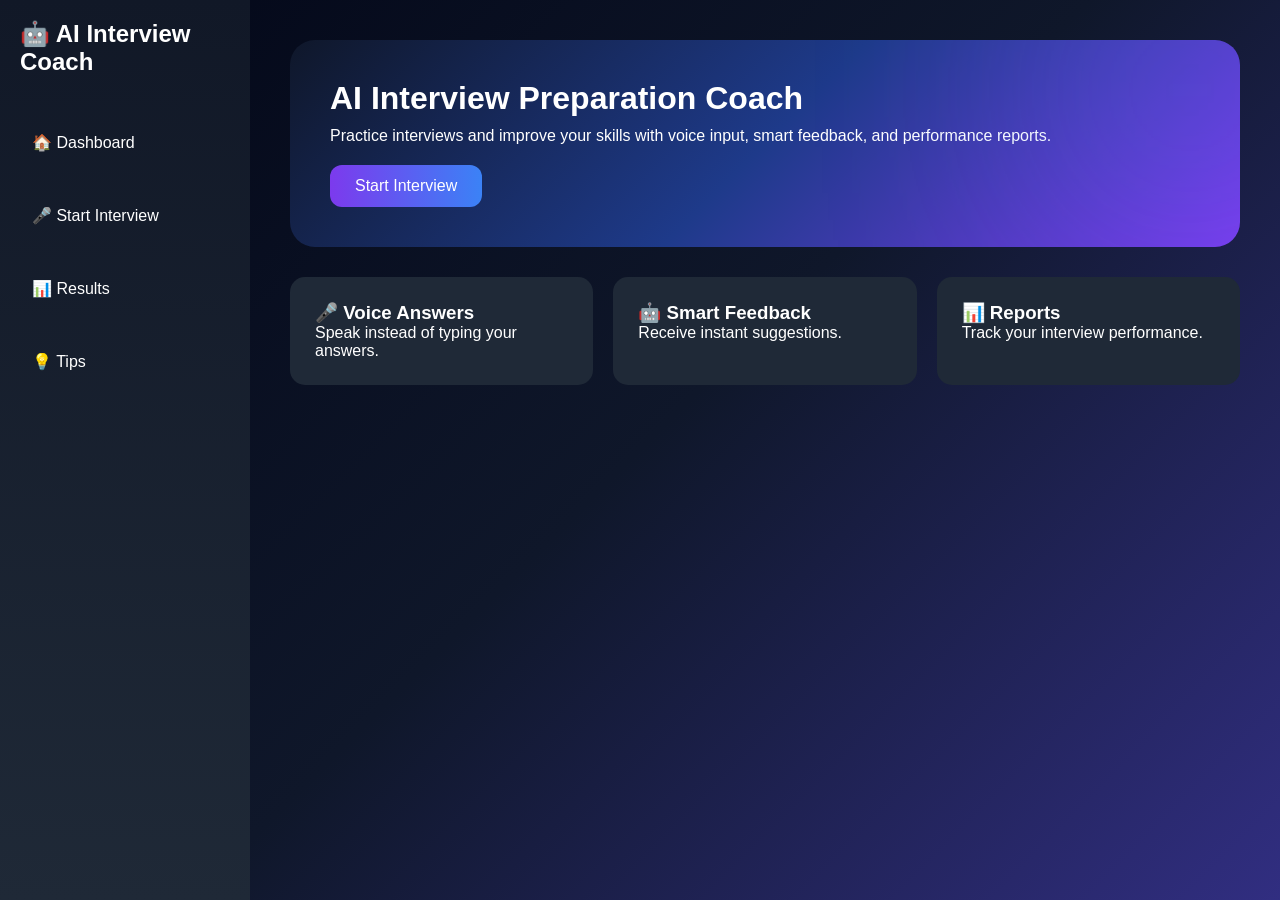
==== index.html @ 92561277 "Add files via upload" ====
<!DOCTYPE html>
<html lang="en">

<head>
    <meta charset="UTF-8">
    <meta name="viewport" content="width=device-width, initial-scale=1.0">
    <title>AI Interview Coach</title>

    <link rel="stylesheet" href="css/style.css">
</head>

<body>

    <!-- Sidebar -->
    <div class="sidebar">

        <h2>🤖 AI Interview Coach</h2>

       

        <ul>

            <li>
                <a href="index.html">
                    🏠 Dashboard
                </a>
            </li>

            <li>
                <a href="select.html">
                    🎤 Start Interview
                </a>
            </li>

            <li>
                <a href="result.html">
                    📊 Results
                </a>
            </li>

           <li>
                <a href="tips.html">
                💡 Tips
                </a>
            </li>

        </ul>
         

    </div>

    <!-- Main Content -->
    <div class="main">

        <div class="hero">

            <h1>AI Interview Preparation Coach</h1>

            <p>
                Practice interviews and improve your skills with voice input,
                smart feedback, and performance reports.
            </p>

            <button id="startBtn">
                Start Interview
            </button>

        </div>

        <div class="features">

            <div class="card">
                <h3>🎤 Voice Answers</h3>
                <p>Speak instead of typing your answers.</p>
            </div>

            <div class="card">
                <h3>🤖 Smart Feedback</h3>
                <p>Receive instant suggestions.</p>
            </div>

            <div class="card">
                <h3>📊 Reports</h3>
                <p>Track your interview performance.</p>
            </div>

        </div>

    </div>

    <!-- Scripts -->
    <script src="js/script.js"></script>
    <script src="js/theme.js"></script>

</body>

</html>
---- css/style.css ----
*{
margin:0;
padding:0;
box-sizing:border-box;
font-family:Arial,sans-serif;
}

body{
display:flex;
background:#111827;
color:white;
height:100vh;
}

.sidebar{
width:250px;
background:#1f2937;
padding:20px;
}

.sidebar h2{
margin-bottom:30px;
}

.sidebar ul{
list-style:none;
}

.sidebar li{
padding:15px 0;
cursor:pointer;
}

.main{
flex:1;
padding:40px;
}

.hero{
background:#1f2937;
padding:40px;
border-radius:20px;
}

.hero h1{
margin-bottom:10px;
}

.hero p{
margin-bottom:20px;
}

button{
padding:12px 25px;
background:#3b82f6;
border:none;
border-radius:10px;
color:white;
cursor:pointer;
font-size:16px;
}

.features{
display:grid;
grid-template-columns:repeat(3,1fr);
gap:20px;
margin-top:30px;
}

.card{
background:#1f2937;
padding:25px;
border-radius:15px;
}

.card:hover{
transform:translateY(-5px);
transition:0.3s;
}

.sidebar a{
    color:white;
    text-decoration:none;
    display:block;
    padding:12px;
}

.sidebar a:hover{
    background:#374151;
    border-radius:8px;
}
.back-btn{
    background:#374151;
    color:white;
    border:none;
    padding:8px 15px;
    border-radius:8px;
    cursor:pointer;
    font-size:14px;

    width:auto;
    display:inline-block;
}

.back-btn:hover{
    background:#374151;
}
.back-container{
    padding:15px;
}
body.light-mode{
    background:#f3f4f6;
    color:#111827;
}

body.light-mode .sidebar{
    background:#ffffff;
    color:#111827;
}

body.light-mode .card,
body.light-mode .hero,
body.light-mode .question-card,
body.light-mode .feedback,
body.light-mode .result-box,
body.light-mode .category-card{
    background:#ffffff;
    color:#111827;
    box-shadow:0 2px 10px rgba(0,0,0,0.1);
}

body.light-mode textarea{
    background:white;
    color:black;
}

body.light-mode a{
    color:#111827;
}

.theme-btn{
    width:100%;
    padding:12px;
    margin:15px 0;
    border:none;
    border-radius:10px;
    background:#6366f1;
    color:white;
    cursor:pointer;
    font-size:16px;
}

.theme-btn:hover{
    opacity:0.9;
}
body.light-mode{
    background:#f3f4f6;
    color:#111827;
}

body.light-mode .sidebar{
    background:white;
}

body.light-mode .hero,
body.light-mode .card,
body.light-mode .question-card,
body.light-mode .feedback,
body.light-mode .result-box,
body.light-mode .category-card{
    background:white;
    color:#111827;
}

body.light-mode textarea{
    background:white;
    color:black;
}
.card,
.category-card,
.stat-card,
.tip-card,
.section{

    transition: all 0.3s ease;

}

.card:hover,
.category-card:hover,
.stat-card:hover,
.tip-card:hover,
.section:hover{

    transform: translateY(-8px);

    box-shadow: 0 10px 25px rgba(59,130,246,0.3);

}
.sidebar a{

    transition: all 0.3s ease;

}

.sidebar a:hover{

    padding-left:20px;

    color:#60a5fa;

}
button{

    transition: all 0.3s ease;

}

button:hover{

    transform: scale(1.05);

    box-shadow: 0 8px 20px rgba(59,130,246,0.4);

}
.hero{

    animation: slideUp 1s ease;
   
}

@keyframes slideUp{

    from{

        opacity:0;

        transform:translateY(50px);

    }

    to{

        opacity:1;

        transform:translateY(0);

    }

}
.progress-bar{

    height:100%;

    background:#3b82f6;

    border-radius:20px;

    transition: width 0.5s ease;

}
button{

    background:
    linear-gradient(
    135deg,
    #6366f1,
    #3b82f6
    );

}
.sidebar h2{

    animation: glow 2s infinite alternate;

}

@keyframes glow{

    from{
        text-shadow:0 0 5px #3b82f6;
    }

    to{
        text-shadow:
        0 0 15px #60a5fa,
        0 0 25px #60a5fa;
    }

}
button{

    background:linear-gradient(
        90deg,
        #7c3aed,
        #3b82f6
    );

    border:none;

    color:white;

    padding:12px 25px;

    border-radius:12px;

}
.sidebar{

    background:linear-gradient(
        180deg,
        #111827,
        #1f2937
    );

}
.hero{

    background:
    linear-gradient(
        135deg,
        #0f172a 0%,
        #1e3a8a 50%,
        #7c3aed 100%
    );

    border-radius:25px;

    padding:40px;

    position:relative;

    overflow:hidden;

}
.hero::before{

    content:"";

    position:absolute;

    width:300px;

    height:300px;

    background:#3b82f6;

    filter:blur(120px);

    opacity:0.2;

    right:-100px;

    top:-100px;

}
body{
    background: linear-gradient(
        135deg,
        #020617,
        #0f172a,
        #312e81
    );
}
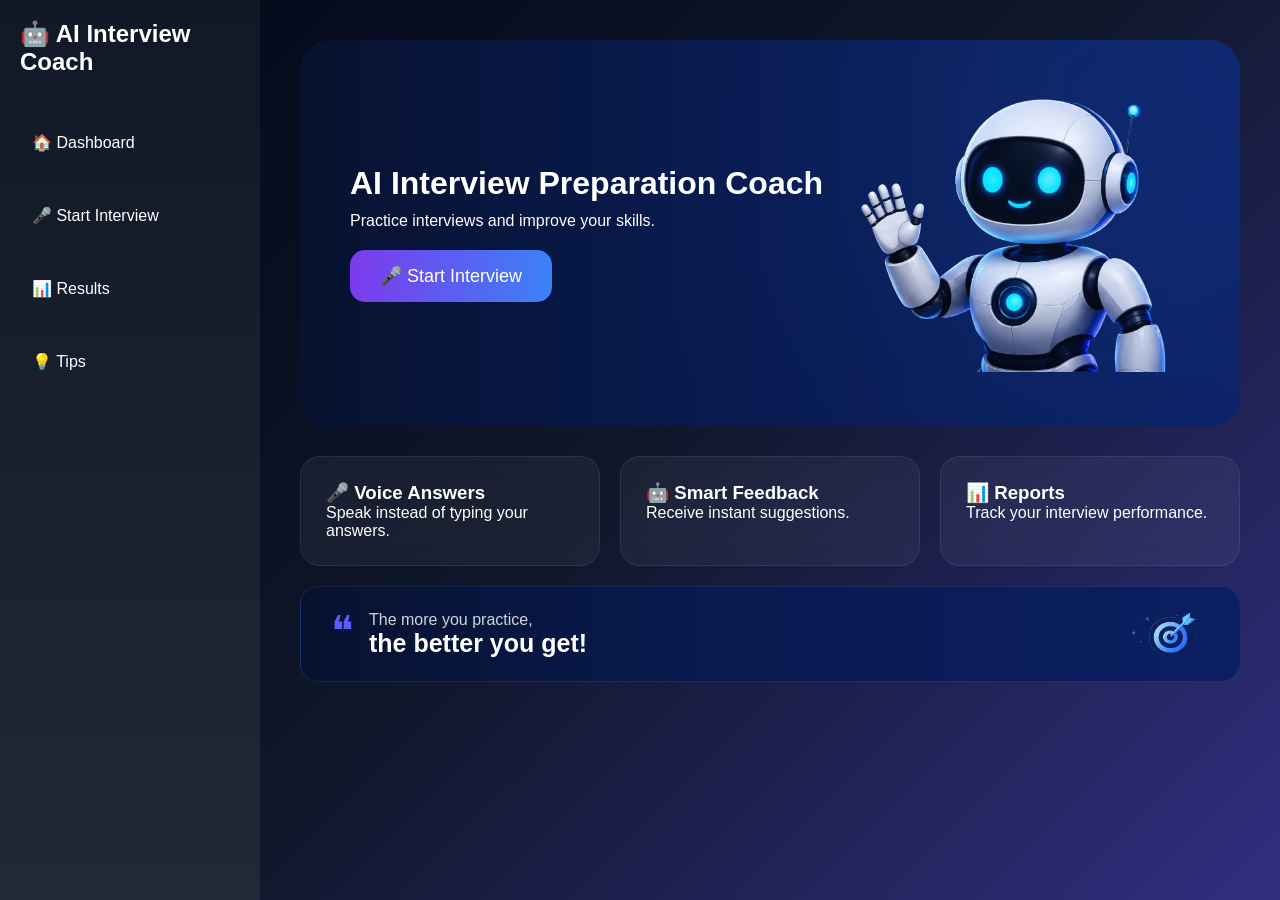
==== commit 8f3793c5: "Add files via upload" ====
--- a/index.html
+++ b/index.html
@@ -52,20 +52,22 @@
     <!-- Main Content -->
     <div class="main">
 
-        <div class="hero">
+<div class="hero">
+    <div class="hero-left">
+        <h1>AI Interview Preparation Coach</h1>
+        <p>Practice interviews and improve your skills.</p>
 
-            <h1>AI Interview Preparation Coach</h1>
+       <a href="select.html">
+    <button class="start-btn">
+        🎤 Start Interview
+    </button>
+</a>
+    </div>
 
-            <p>
-                Practice interviews and improve your skills with voice input,
-                smart feedback, and performance reports.
-            </p>
-
-            <button id="startBtn">
-                Start Interview
-            </button>
-
-        </div>
+    <div class="hero-right">
+        <img src="image/robot 1.png">
+    </div>
+</div>
 
         <div class="features">
 
@@ -84,6 +86,20 @@
                 <p>Track your interview performance.</p>
             </div>
 
+<div class="quote-banner">
+    <div class="quote-content">
+        <span class="quote-icon">❝</span>
+        <div>
+            <p class="quote-text">The more you practice,</p>
+            <h3>the better you get!</h3>
+        </div>
+    </div>
+
+    <div class="quote-image">
+        <img src="image/target.png" alt="Target">
+    </div>
+</div>
+
         </div>
 
     </div>
--- a/css/style.css
+++ b/css/style.css
@@ -91,24 +91,48 @@
     border-radius:8px;
 }
 .back-btn{
-    background:#374151;
-    color:white;
-    border:none;
-    padding:8px 15px;
-    border-radius:8px;
-    cursor:pointer;
-    font-size:14px;
-
-    width:auto;
-    display:inline-block;
+
+    background: rgba(255,255,255,0.08);
+
+    color: white;
+
+    border: 1px solid rgba(255,255,255,0.1);
+
+    padding: 12px 20px;
+
+    border-radius: 12px;
+
+    cursor: pointer;
+
+    transition: 0.3s;
+
+    font-size: 16px;
+
+}
+
+.back-btn:hover{
+
+    background: #3b82f6;
+
+    transform: translateY(-2px);
+
 }
 
 .back-btn:hover{
     background:#374151;
 }
 .back-container{
-    padding:15px;
-}
+
+    position: fixed;
+
+    top: 25px;
+
+    right: 30px;
+
+    z-index: 1000;
+
+}
+
 body.light-mode{
     background:#f3f4f6;
     color:#111827;
@@ -249,17 +273,47 @@
     }
 
 }
+.progress{
+
+    width:100%;
+
+    height:18px;
+
+    background:#374151;
+
+    border-radius:20px;
+
+    overflow:hidden;
+
+    margin:20px 0;
+
+}
+
 .progress-bar{
 
+    width:0%;
+
     height:100%;
 
-    background:#3b82f6;
+    background:linear-gradient(
+        90deg,
+        #8b5cf6,
+        #3b82f6
+    );
 
     border-radius:20px;
 
-    transition: width 0.5s ease;
-
-}
+    transition:0.5s;
+
+}
+.timer{
+
+    margin-top:25px;
+
+    margin-bottom:20px;
+
+}
+
 button{
 
     background:
@@ -363,4 +417,221 @@
         #312e81
     );
 }
-
+body{
+
+    background:
+    linear-gradient(
+        135deg,
+        #020617,
+        #0f172a,
+        #312e81
+    );
+
+    color:white;
+
+}
+.hero{
+
+    display:flex;
+
+    justify-content:space-between;
+
+    align-items:center;
+
+    padding:40px;
+
+    border-radius:30px;
+
+    background:
+    linear-gradient(
+        135deg,
+        rgba(124,58,237,.15),
+        rgba(59,130,246,.15)
+    );
+
+    backdrop-filter:blur(15px);
+
+}
+.hero-right img{
+
+    width:350px;
+
+    animation:float 3s infinite ease-in-out;
+
+}
+
+@keyframes float{
+
+    50%{
+        transform:translateY(-15px);
+    }
+
+}
+.card,
+.stat-card,
+.quote-card{
+
+    background:
+    rgba(255,255,255,.05);
+
+    border:
+    1px solid rgba(255,255,255,.08);
+
+    backdrop-filter:blur(10px);
+
+    border-radius:20px;
+
+    transition:.3s;
+
+}
+
+.card:hover,
+.stat-card:hover{
+
+    transform:translateY(-8px);
+
+    box-shadow:
+    0 0 30px rgba(59,130,246,.3);
+
+}
+.start-btn{
+
+    background:
+    linear-gradient(
+        90deg,
+        #7c3aed,
+        #3b82f6
+    );
+
+    border:none;
+
+    padding:15px 30px;
+
+    border-radius:15px;
+
+    color:white;
+
+    font-size:18px;
+
+}
+
+.hero{
+    position:relative;
+    overflow:hidden;
+}
+
+.hero::before{
+
+    content:"";
+
+    position:absolute;
+
+    width:400px;
+    height:400px;
+
+    right:-100px;
+    top:-100px;
+
+    background:#3b82f6;
+
+    border-radius:50%;
+
+    filter:blur(150px);
+
+    opacity:.25;
+
+}
+.hero{
+
+    display:flex;
+
+    justify-content:space-between;
+
+    align-items:center;
+
+    min-height:380px;
+
+    padding:50px;
+
+    border-radius:30px;
+
+    position:relative;
+
+    overflow:hidden;
+
+    background:linear-gradient(
+        90deg,
+        #07122f 0%,
+        #081a4d 40%,
+        #0b1f63 100%
+    );
+
+    backdrop-filter:blur(25px);
+
+}
+.quote-banner{
+    
+    width:100%;
+    min-height:90px;
+    padding:0 30px; 
+    border-radius:18px;
+
+    
+
+    display:flex;
+    justify-content:space-between;
+    align-items:center;
+
+    background:linear-gradient(
+        90deg,
+        #07122f 0%,
+        #081a4d 40%,
+        #0b1f63 100%
+    );
+
+    border:1px solid rgba(255,255,255,0.08);
+    overflow:hidden;
+}
+
+.quote-content{
+    display:flex;
+    align-items:flex-start;
+    gap:15px;
+}
+
+.quote-icon{
+    font-size:42px;
+    color:#5b5cff;
+    line-height:1;
+}
+
+.quote-text{
+    color:#d1d5db;
+    font-size:16px;
+    margin:0;
+}
+
+.quote-content h3{
+    margin:0;
+    color:white;
+    font-size:25px;
+    font-weight:700;
+}
+
+.quote-image img{
+    height:90px;
+    width:auto;
+    object-fit:contain;
+}
+.quote-banner{
+    grid-column:1 / -1;
+}
+
+.sidebar{
+    width:260px;
+}
+
+.container{
+    margin-left:330px;
+    padding:20px;
+}
